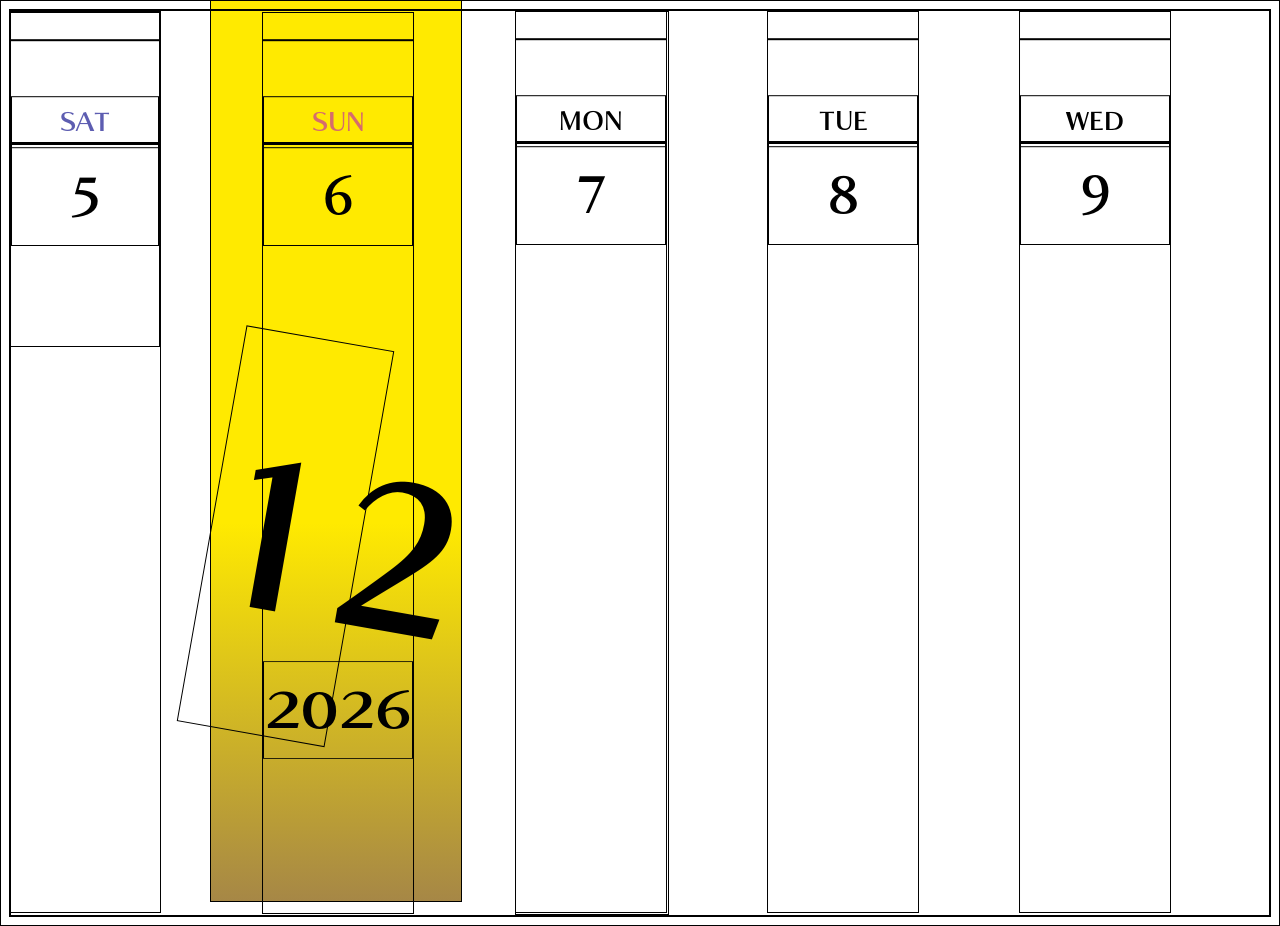
==== index.html @ cb5d9944 "pushing from vsc" ====
<!DOCTYPE html>
<html lang="en">
<head>
    <meta charset="UTF-8">
    <meta name="viewport" content="width=device-width, initial-scale=1.0">
    <title>Document</title>
    <link rel="stylesheet" href="style.css">
</head>
<body>
    <!-- <img class = "test" src = "aplaceholder.webp"> -->
     <div class = calendar>
        <div class = "two-days-ago">
            
        </div>
        <div class = "one-day-ago">
        
        </div>
        <div class = "today">
            
        </div>
        
     </div>
     <div class = "rectangle">
            
        </div>
     <!-- <div class = "future">
        
     </div> -->
    
<script src = "script.js"></script>
</body>
</html>
---- style.css ----
*{
    border: 1px solid black;
}

@font-face{
  font-family: 'FOT-Chiaro Std';
  src: url('./chiarostd_b.otf') format('opentype');
  font-weight: bold;
  font-style: normal;
  font-display: swap;
}

p{
  font-family: 'FOT-Chiaro Std', sans-serif;
  font-weight: bold;
}

.rectangle{
  position: absolute; /*inside calendar div */
  background: #ffea00;
  background: linear-gradient(180deg,rgba(255, 234, 0, 1) 58%, rgba(166, 135, 70, 1) 100%);
  left: 210px;
  height: 100vh;
  /* min-width: 150px;
  max-width: 150px; */
  width: 250px;
  z-index: -1;
	animation: scale-up-ver-center 0.4s cubic-bezier(0.390, 0.575, 0.565, 1.000) both;

  top: 0;
}
/* .scale-up-ver-center {
	-webkit-animation: scale-up-ver-center 0.4s cubic-bezier(0.390, 0.575, 0.565, 1.000) both;
	        animation: scale-up-ver-center 0.4s cubic-bezier(0.390, 0.575, 0.565, 1.000) both;
} */
@-webkit-keyframes scale-up-ver-center {
  0% {
    -webkit-transform: scaleX(0.1);
            transform: scaleX(0.1);
  }
  100% {
    -webkit-transform: scaleX(1);
            transform: scaleX(1);
  }
}
@keyframes scale-up-ver-center {
  0% {
    -webkit-transform: scaleX(0.1);
            transform: scaleX(0.1);
  }
  100% {
    -webkit-transform: scaleX(1);
            transform: scaleX(1);
  }
}

.calendar {
  
  position: relative;
  display: flex;
  flex-shrink: 0;
  min-width: 200px;
  /* justify-content: space-evenly; */
  overflow-x: auto;
  gap: 100px;
  overflow-y: visible;
  overflow: clip; /* disables scrolling */
  
}

/* 
.future{
  display: flex;
  position: absolute;
  gap: 20px;

} */
.futureDiv{
  /* min-width: 150px;
  max-width: 150px;
  width: 150px; */
  flex-shrink: 0;
  overflow-x: hidden;
  
}

.two-days-ago, .one-day-ago, .todayDiv, .futureDiv{
  
  font-family: 'FOT-Chairo Std', sans-serif;
  min-width: 150px;
  max-width: 150px;
  width: 150px;
  animation: 1s slideLeft 1s ease forwards;
  text-align: center;
  justify-content: flex-start;
  min-height: 100vh;
  max-height: 100vh;
  height: 100vh;
}

.date{
  font-size: 50px;
  transform: translateY(-50px);
}
.weekday, .saturday, .sunday{
  font-size: 25px;
  transform: translateY(60%);
}

/* slide left animation */
@keyframes slideLeft{
  0%{
    transform: translateX(0%);
  }
  100%{
    transform: translateX(-167.1%);
  }
}
.month{
  font-size: 200px;
  transform: translateY(-10%);
  opacity: 0;
}

.month.single{
  /* font-size: 200px; */
  transform: translateY(-30%);
  /* opacity: 0; */
  
  animation: 0.2s slideFromRight 2s ease-in forwards;
  /* text-align: center; */
}

.month.double{
  
  transform: translateY(-10%) translateX(-20%);
  opacity: 0;
  animation: 0.2s shiftedSlideFromRight 2s ease-in forwards;
  
}


.year{
  transform: scale(1, 0.8) translateY(-460%);
  font-size: 60px; 
}

.sunday{
  color: rgb(214, 108, 108);
}
.saturday{
  color: rgb(93, 93, 177);
}

@keyframes slideFromRight{
  0%{
    transform: translateX(10%) translateY(-35%) rotate(10deg) ;
    opacity: 0;
  }
  100%{
    transform: translateX(0%) translateY(-35%) rotate(10deg) ;
    opacity: 1;
  }
}

@keyframes shiftedSlideFromRight{
  0%{
    transform: translateX(-10%) translateY(-40%) rotate(10deg);
    opacity: 0;
    
  }
  100%{
    transform: translateX(-35%) translateY(-40%) rotate(10deg);
    opacity: 1;
    
  }

}

@keyframes fadeIn{
  0%{
    opacity: 0;
  }

  100%{
    opacity: 1;
  }
}
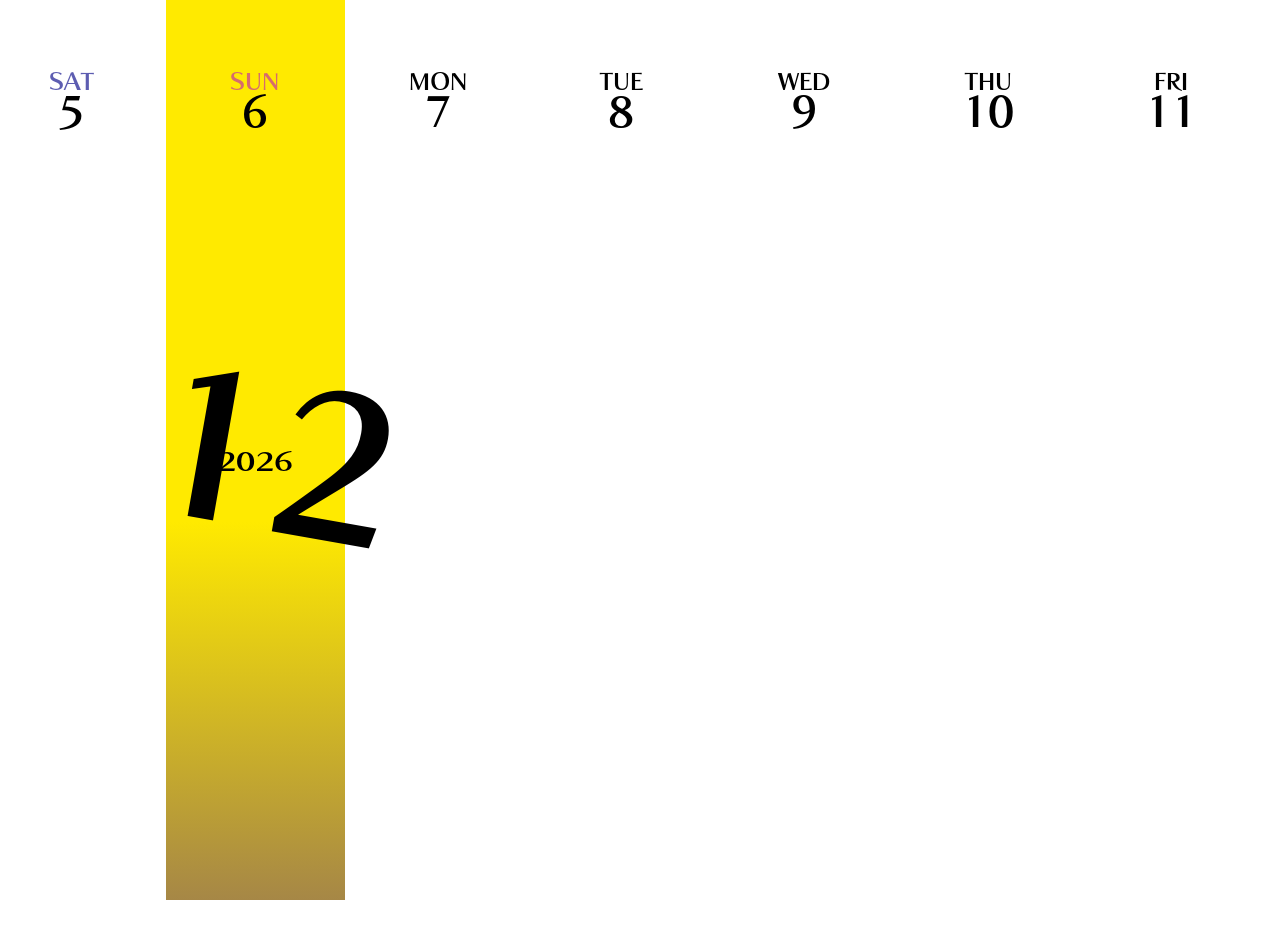
==== commit 8de32de4: "tried fixing sizing relative to screensize part 1" ====
--- a/index.html
+++ b/index.html
@@ -8,21 +8,23 @@
 </head>
 <body>
     <!-- <img class = "test" src = "aplaceholder.webp"> -->
-     <div class = calendar>
-        <div class = "two-days-ago">
+   <div class = "calendar-wrapper">
+      <div class = calendar>
+         <div class = "two-days-ago">
             
-        </div>
-        <div class = "one-day-ago">
-        
-        </div>
-        <div class = "today">
+         </div>
+         <div class = "one-day-ago">
+         
+         </div>
+         <div class = "today">
             
-        </div>
-        
-     </div>
-     <div class = "rectangle">
+         </div>
+         
+      </div>
+      <div class = "rectangle">
             
-        </div>
+      </div>
+   </div>
      <!-- <div class = "future">
         
      </div> -->
--- a/style.css
+++ b/style.css
@@ -1,6 +1,6 @@
-*{
+/* *{
     border: 1px solid black;
-}
+} */
 
 @font-face{
   font-family: 'FOT-Chiaro Std';
@@ -19,11 +19,13 @@
   position: absolute; /*inside calendar div */
   background: #ffea00;
   background: linear-gradient(180deg,rgba(255, 234, 0, 1) 58%, rgba(166, 135, 70, 1) 100%);
-  left: 210px;
+  /* left: 210px; */
   height: 100vh;
-  /* min-width: 150px;
-  max-width: 150px; */
-  width: 250px;
+  left: 13vw;
+  right: 0;
+  top: 0;
+
+  width: 14vw ;
   z-index: -1;
 	animation: scale-up-ver-center 0.4s cubic-bezier(0.390, 0.575, 0.565, 1.000) both;
 
@@ -53,19 +55,24 @@
             transform: scaleX(1);
   }
 }
-
+/* .calendar-wrapper{
+  position: relative;
+  width: 1650px;
+  
+} */
 .calendar {
   
   position: relative;
   display: flex;
   flex-shrink: 0;
-  min-width: 200px;
+  /* min-width: 200px; idk what this is doing here*/
   /* justify-content: space-evenly; */
   overflow-x: auto;
-  gap: 100px;
+  gap: 4.56vw;
+  /* gap: 70px; */
   overflow-y: visible;
   overflow: clip; /* disables scrolling */
-  
+  width: 100vw;
 }
 
 /* 
@@ -85,11 +92,12 @@
 }
 
 .two-days-ago, .one-day-ago, .todayDiv, .futureDiv{
-  
+  position: relative;
   font-family: 'FOT-Chairo Std', sans-serif;
-  min-width: 150px;
-  max-width: 150px;
-  width: 150px;
+  min-width: 9.76vw;
+  max-width: 9.76vw;
+  width: 9.76vw;
+  /* 150 9.76 */
   animation: 1s slideLeft 1s ease forwards;
   text-align: center;
   justify-content: flex-start;
@@ -99,11 +107,14 @@
 }
 
 .date{
-  font-size: 50px;
+  font-size: 3.3vw;
+
+  /* 50 */
   transform: translateY(-50px);
 }
 .weekday, .saturday, .sunday{
-  font-size: 25px;
+  font-size: 1.8vw;
+  /* 25 */
   transform: translateY(60%);
 }
 
@@ -113,18 +124,19 @@
     transform: translateX(0%);
   }
   100%{
-    transform: translateX(-167.1%);
+    transform: translateX(-146%);
   }
 }
 .month{
   font-size: 200px;
-  transform: translateY(-10%);
+  /* 200 px */
+  transform: translateY(-0%);
   opacity: 0;
 }
 
 .month.single{
   /* font-size: 200px; */
-  transform: translateY(-30%);
+  transform: translateY(-20%);
   /* opacity: 0; */
   
   animation: 0.2s slideFromRight 2s ease-in forwards;
@@ -141,8 +153,11 @@
 
 
 .year{
-  transform: scale(1, 0.8) translateY(-460%);
-  font-size: 60px; 
+  transform: scale(1, 0.8) translateY(-80vh);
+  font-size: 2.42vw; 
+  height: 11.5vh;
+  /* 40 2.42  -650%*/
+  /*>>>>>>>>> change px to vh/vw before working on differnt monitor ************ */
 }
 
 .sunday{
@@ -154,11 +169,11 @@
 
 @keyframes slideFromRight{
   0%{
-    transform: translateX(10%) translateY(-35%) rotate(10deg) ;
+    transform: translateX(10%) translateY(-30%) rotate(10deg) ;
     opacity: 0;
   }
   100%{
-    transform: translateX(0%) translateY(-35%) rotate(10deg) ;
+    transform: translateX(0%) translateY(-30%) rotate(10deg) ;
     opacity: 1;
   }
 }
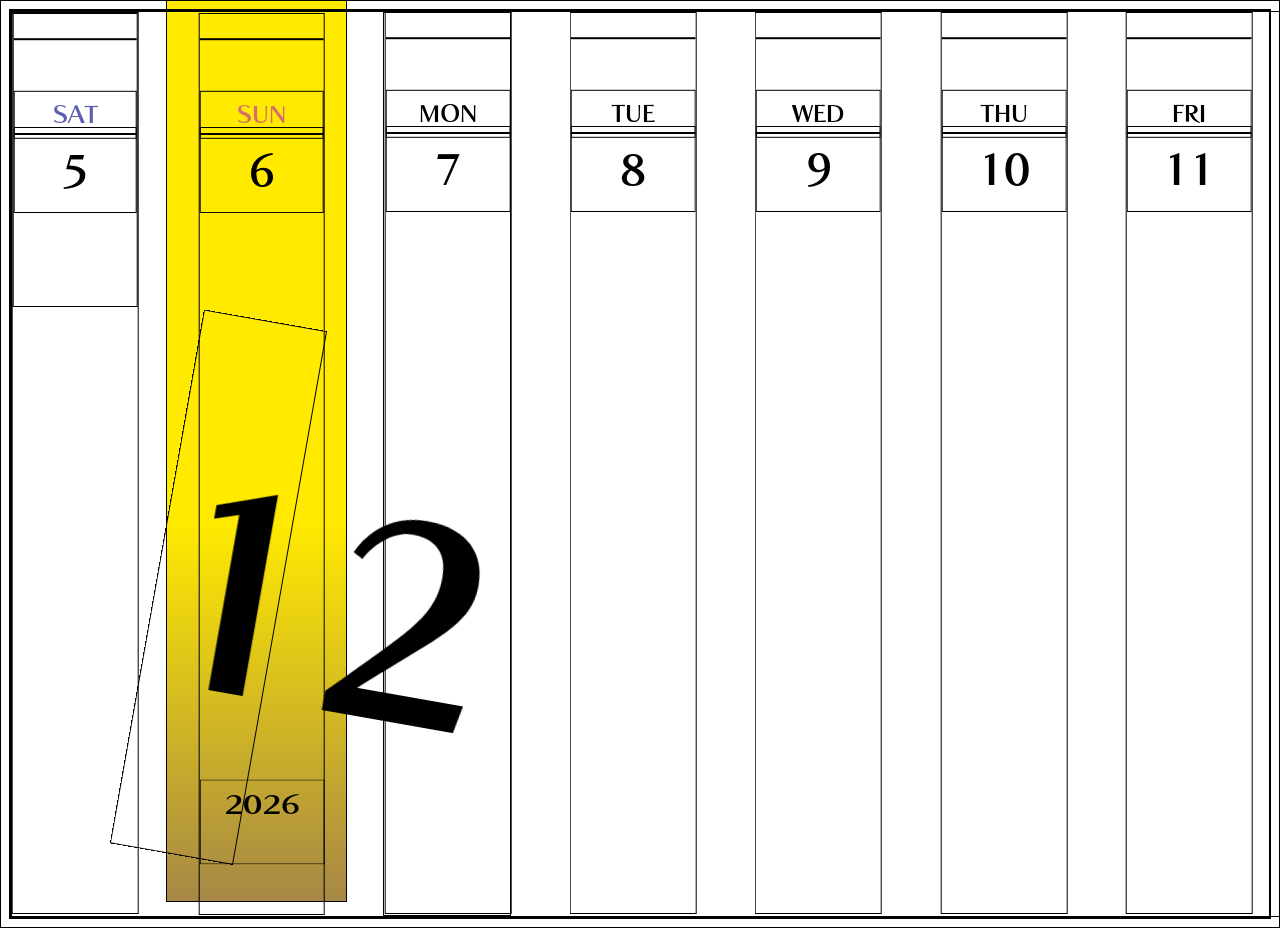
==== commit 582bf6c6: "chore: updating repository before transferring ownership" ====
--- a/index.html
+++ b/index.html
@@ -25,9 +25,6 @@
             
       </div>
    </div>
-     <!-- <div class = "future">
-        
-     </div> -->
     
 <script src = "script.js"></script>
 </body>
--- a/style.css
+++ b/style.css
@@ -1,6 +1,6 @@
-/* *{
+*{
     border: 1px solid black;
-} */
+}
 
 @font-face{
   font-family: 'FOT-Chiaro Std';
@@ -128,7 +128,7 @@
   }
 }
 .month{
-  font-size: 200px;
+  font-size: 30vh;
   /* 200 px */
   transform: translateY(-0%);
   opacity: 0;
